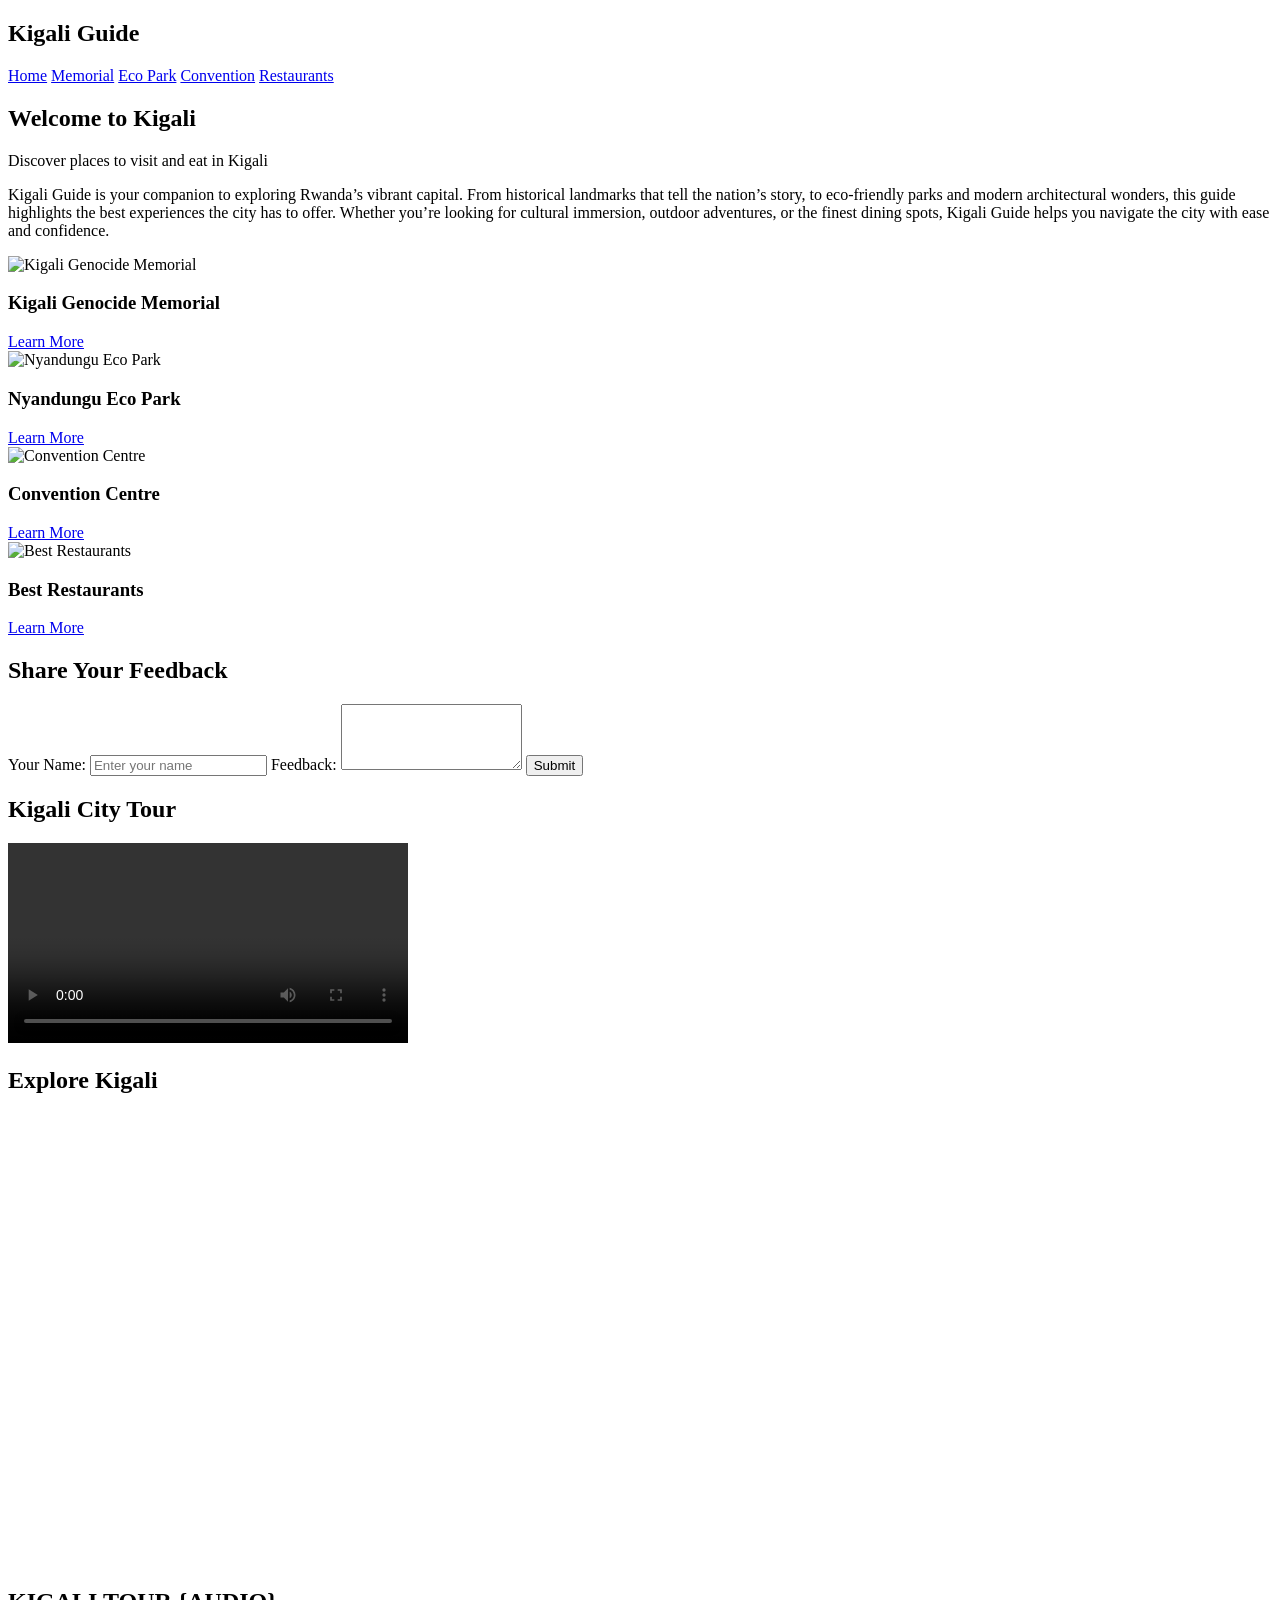
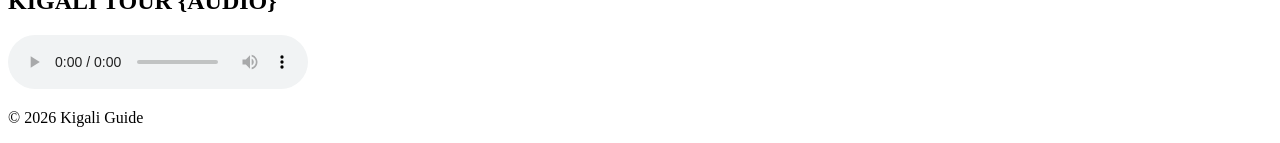
==== index.html @ 3f8eecee "Initial setup with Home page" ====
<!DOCTYPE html>
<html lang="en">
<head>
    <meta charset="UTF-8">
    <title>Kigali Guide</title>
    <link rel="stylesheet" href="index.css">
</head>
<body>

<nav>
    <h2>Kigali Guide</h2>
    <div>
        <a href="index.html">Home</a>
        <a href="memorial.html">Memorial</a>
        <a href="park.html">Eco Park</a>
        <a href="convention.html">Convention</a>
        <a href="restaurants.html">Restaurants</a>
    </div>
</nav>

<section class="hero">
    <h1>Welcome to Kigali</h1>
    <p>Discover places to visit and eat in Kigali</p>
</section>

<section class="intro">
    <p>
        Kigali Guide is your companion to exploring Rwanda’s vibrant capital. 
        From historical landmarks that tell the nation’s story, to eco‑friendly parks 
        and modern architectural wonders, this guide highlights the best experiences 
        the city has to offer. Whether you’re looking for cultural immersion, 
        outdoor adventures, or the finest dining spots, Kigali Guide helps you 
        navigate the city with ease and confidence.
    </p>
</section>

<section class="places">
    <div class="card">
        <img src="memorial.jpg" alt="Kigali Genocide Memorial">
        <h3>Kigali Genocide Memorial</h3>
        <a href="memorial.html">Learn More</a>
    </div>

    <div class="card">
        <img src="park.jpg" alt="Nyandungu Eco Park">
        <h3>Nyandungu Eco Park</h3>
        <a href="park.html">Learn More</a>
    </div>

    <div class="card">
        <img src="convention.jpg" alt="Convention Centre">
        <h3>Convention Centre</h3>
        <a href="convention.html">Learn More</a>
    </div>

    <div class="card">
        <img src="restaurent.jpg" alt="Best Restaurants">
        <h3>Best Restaurants</h3>
        <a href="restaurants.html">Learn More</a>
    </div>
</section>

<section class="video-form">
    <div class="form">
        <h2>Share Your Feedback</h2>
        <form>
          <label for="name">Your Name:</label>
          <input type="text" id="name" name="name" placeholder="Enter your name" required>

          <label for="feedback">Feedback:</label>
          <textarea id="feedback" name="feedback" rows="4" required></textarea>

          <button type="submit">Submit</button>
        </form>
    </div>

    <div class="video">
        <h2>Kigali City Tour</h2>
        <video controls width="400">
          <source src="video kigali.mp4" type="video/mp4">
          Your browser does not support the video tag.
        </video>
    </div>
</section>

<section class="map">
    <h2>Explore Kigali</h2>
    <iframe src="https://www.google.com/maps/embed?...your-map-link..."
            width="600" height="450" style="border:0;" allowfullscreen="" loading="lazy"></iframe>
</section>

<section class="audio">
    <h2>KIGALI TOUR {AUDIO}</h2>
    <audio controls>
      <source src="audio kigali.mp3" type="audio/mpeg">
      Your browser does not support the audio element.
    </audio>
</section>

<footer>
    <p>© 2026 Kigali Guide</p>
</footer>

</body>
</html>
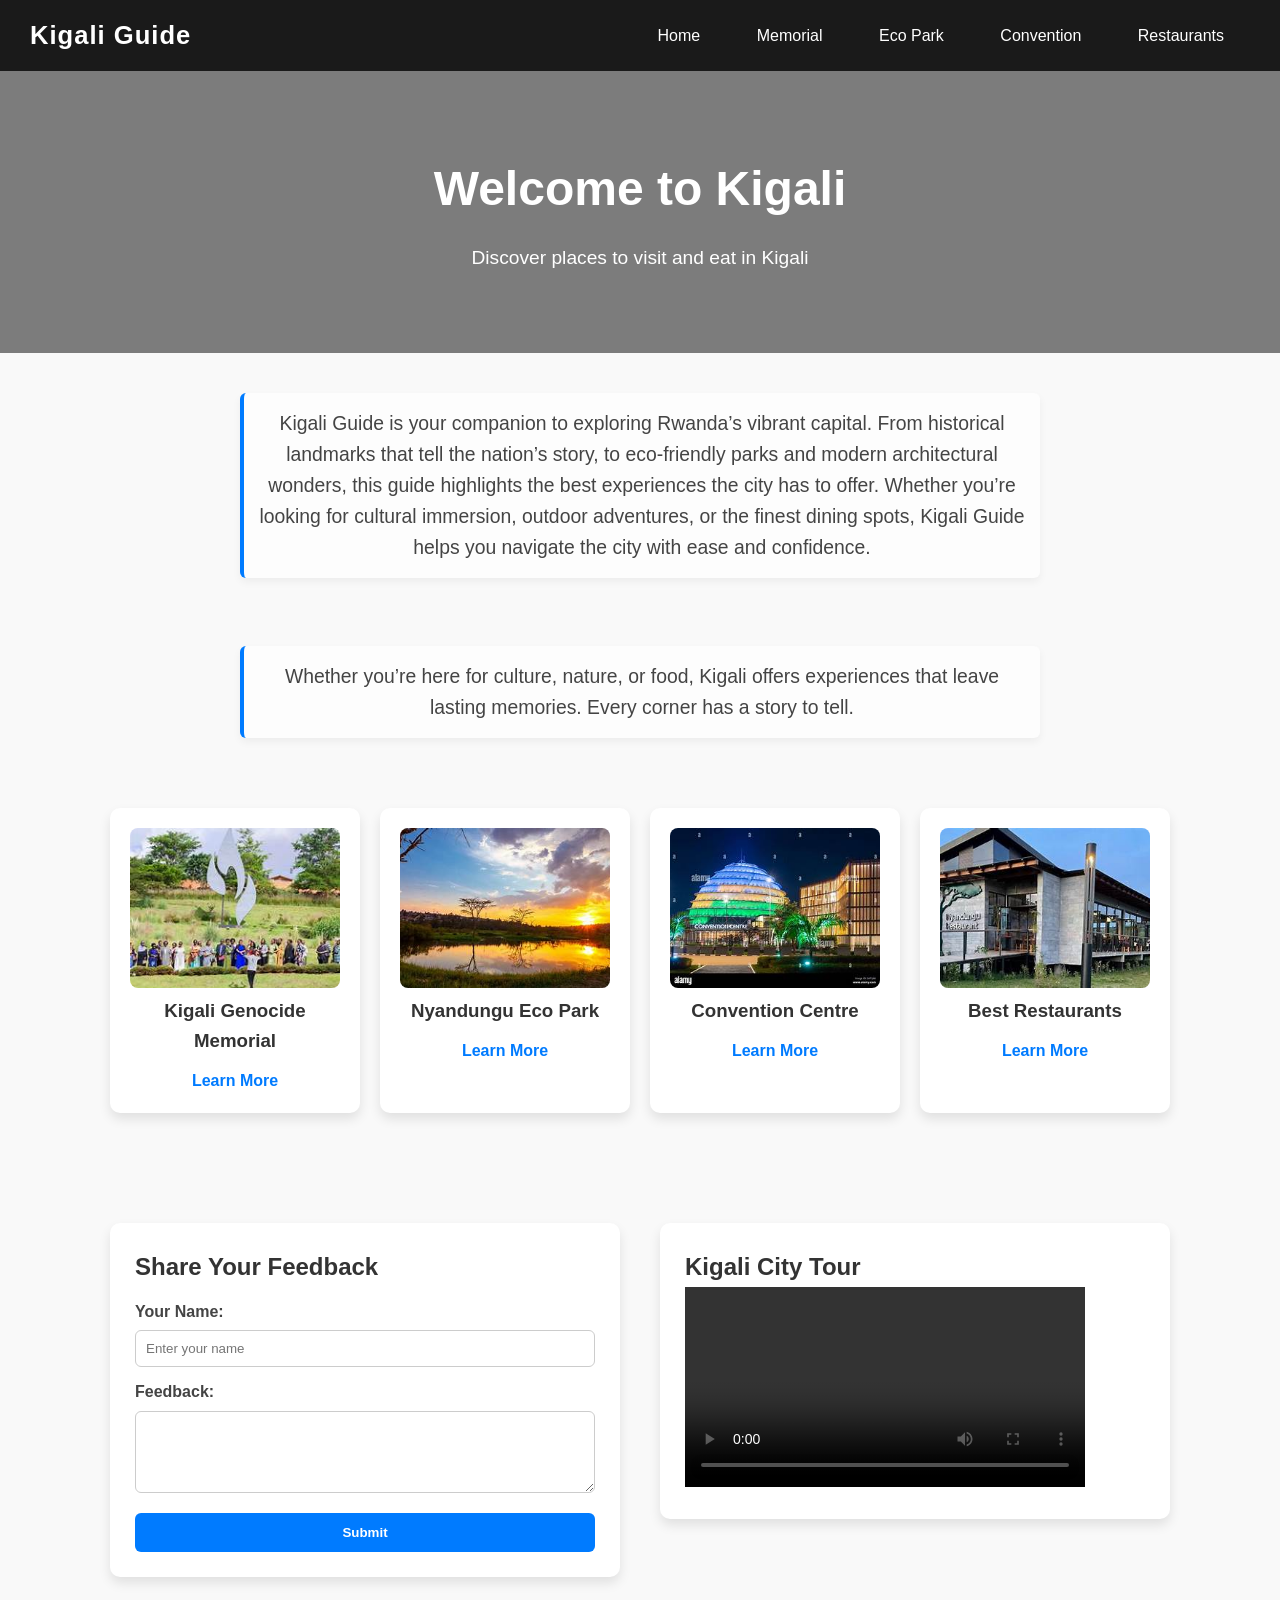
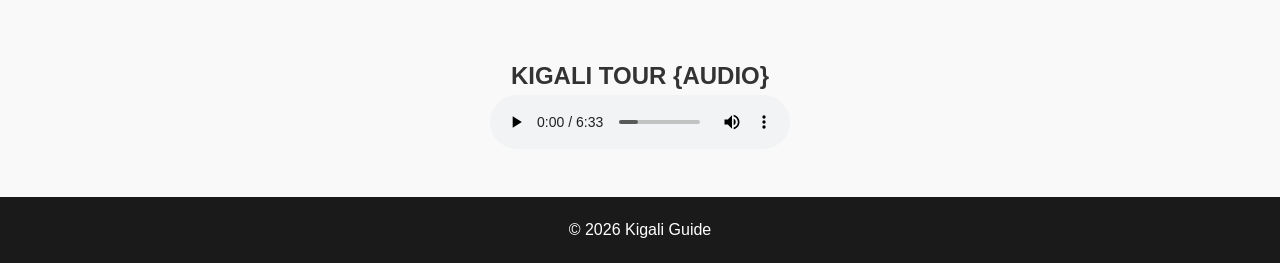
==== commit 9f0ecbea: "Added short intro paragraphs and styled them with modern CSS" ====
--- a/index.html
+++ b/index.html
@@ -31,7 +31,10 @@
         the city has to offer. Whether you’re looking for cultural immersion, 
         outdoor adventures, or the finest dining spots, Kigali Guide helps you 
         navigate the city with ease and confidence.
-    </p>
+    </p> <br>
+   <p>Whether you’re here for culture, nature, or food, Kigali offers experiences 
+  that leave lasting memories. Every corner has a story to tell.</p>
+
 </section>
 
 <section class="places">
@@ -83,11 +86,7 @@
     </div>
 </section>
 
-<section class="map">
-    <h2>Explore Kigali</h2>
-    <iframe src="https://www.google.com/maps/embed?...your-map-link..."
-            width="600" height="450" style="border:0;" allowfullscreen="" loading="lazy"></iframe>
-</section>
+
 
 <section class="audio">
     <h2>KIGALI TOUR {AUDIO}</h2>
--- a/index.css
+++ b/index.css
@@ -0,0 +1,204 @@
+
+* {
+  margin: 0;
+  padding: 0;
+  box-sizing: border-box;
+}
+
+body {
+  font-family: 'Segoe UI', Arial, sans-serif;
+  background-color: #f9f9f9;
+  color: #333;
+  line-height: 1.6;
+}
+
+nav {
+  display: flex;
+  justify-content: space-between;
+  align-items: center;
+  background: #1a1a1a;
+  color: #fff;
+  padding: 15px 30px;
+  position: sticky;
+  top: 0;
+  z-index: 1000;
+}
+
+nav h2 {
+  font-size: 1.6em;
+  letter-spacing: 1px;
+}
+
+nav div a {
+  color: #fff;
+  text-decoration: none;
+  margin: 0 12px;
+  padding: 8px 14px;
+  transition: all 0.3s ease;
+}
+
+nav div a:hover {
+  background: #007BFF;
+  border-radius: 4px;
+}
+
+.hero {
+  text-align: center;
+  padding: 80px 20px;
+  background: linear-gradient(rgba(0,0,0,0.5), rgba(0,0,0,0.5)),
+              url('kigali.jpg') no-repeat center center/cover;
+  color: #fff;
+}
+
+.hero h1 {
+  font-size: 3em;
+  margin-bottom: 15px;
+}
+
+.hero p {
+  font-size: 1.2em;
+}
+
+.intro {
+  max-width: 900px;
+  margin: 40px auto;
+  text-align: center;
+  font-size: 1.1em;
+  color: #555;
+  padding: 0 20px;
+}
+
+.places {
+  display: flex;
+  justify-content: center;
+  flex-wrap: wrap;
+  padding: 30px;
+  gap: 20px;
+}
+
+.card {
+  background: #fff;
+  border-radius: 10px;
+  width: 250px;
+  text-align: center;
+  padding: 20px;
+  box-shadow: 0 6px 12px rgba(0,0,0,0.1);
+  transition: transform 0.3s ease, box-shadow 0.3s ease;
+}
+
+.card img {
+  width: 100%;
+  height: 160px;
+  object-fit: cover;
+  border-radius: 8px;
+}
+
+.card:hover {
+  transform: translateY(-6px);
+  box-shadow: 0 10px 16px rgba(0,0,0,0.2);
+}
+
+.card a {
+  display: inline-block;
+  margin-top: 12px;
+  text-decoration: none;
+  color: #007BFF;
+  font-weight: bold;
+}
+
+.card a:hover {
+  text-decoration: underline;
+}
+
+.video-form {
+  display: flex;
+  justify-content: center;
+  align-items: flex-start;
+  gap: 40px;
+  margin: 60px auto;
+  max-width: 1100px;
+  padding: 20px;
+}
+
+.video-form .form, .video-form .video {
+  flex: 1;
+  background: #fff;
+  padding: 25px;
+  border-radius: 10px;
+  box-shadow: 0 6px 12px rgba(0,0,0,0.1);
+}
+
+form {
+  display: flex;
+  flex-direction: column;
+}
+
+form label {
+  margin-top: 12px;
+  font-weight: bold;
+  color: #444;
+}
+
+form input, form textarea {
+  width: 100%;
+  padding: 10px;
+  margin-top: 6px;
+  border: 1px solid #ccc;
+  border-radius: 6px;
+  transition: border 0.3s ease;
+}
+
+form input:focus, form textarea:focus {
+  border-color: #007BFF;
+  outline: none;
+}
+
+form button {
+  margin-top: 20px;
+  padding: 12px;
+  background: #007BFF;
+  color: #fff;
+  border: none;
+  border-radius: 6px;
+  cursor: pointer;
+  font-weight: bold;
+  transition: background 0.3s ease;
+}
+
+form button:hover {
+  background: #0056b3;
+}
+
+.map {
+  text-align: center;
+  margin: 60px auto;
+}
+
+.map iframe {
+  border-radius: 10px;
+  box-shadow: 0 6px 12px rgba(0,0,0,0.1);
+}
+
+.audio {
+  text-align: center;
+  margin: 40px auto;
+}
+
+footer {
+  text-align: center;
+  padding: 20px;
+  background: #1a1a1a;
+  color: #fff;
+  margin-top: 40px;
+}
+.intro p {
+  margin: 20px auto;
+  max-width: 800px;
+  font-size: 1.1em;
+  color: #444;
+  background: #fdfdfd;
+  padding: 15px;
+  border-left: 4px solid #007BFF;
+  border-radius: 6px;
+  box-shadow: 0 4px 8px rgba(0,0,0,0.05);
+}
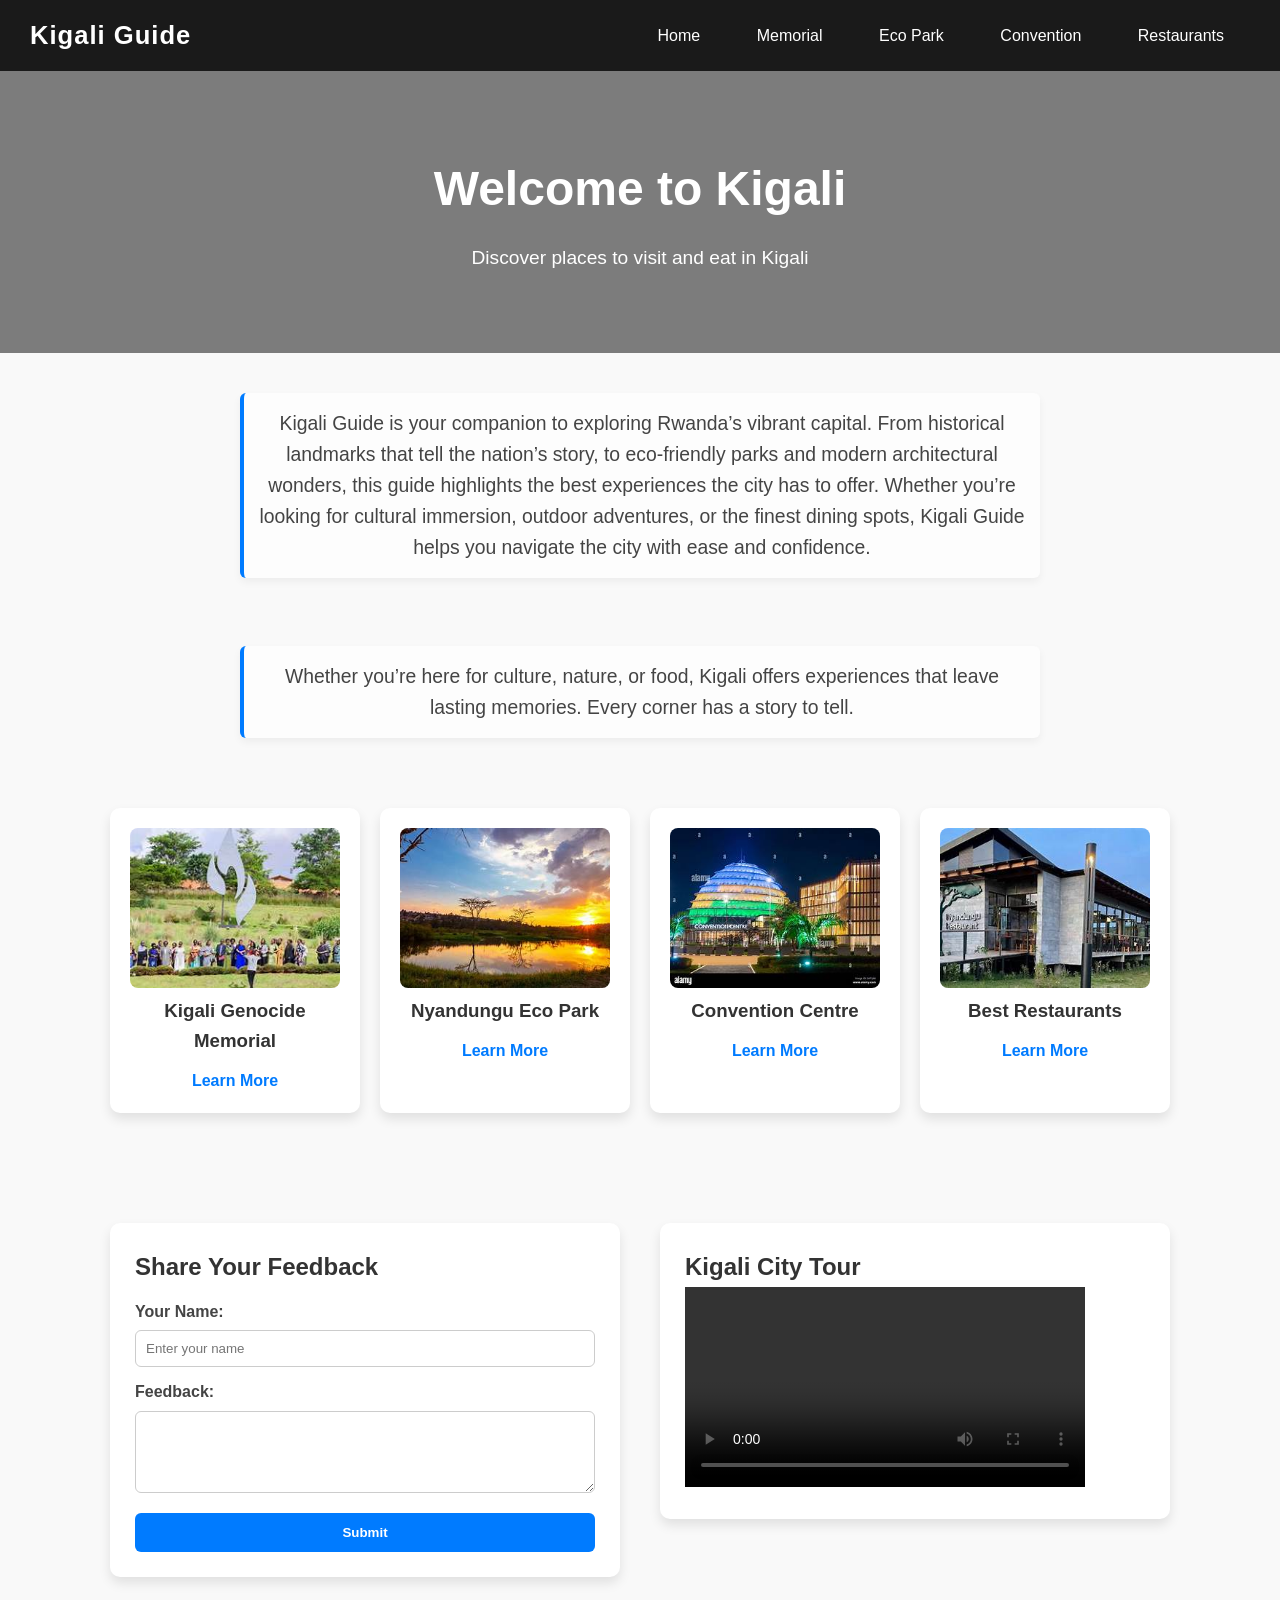
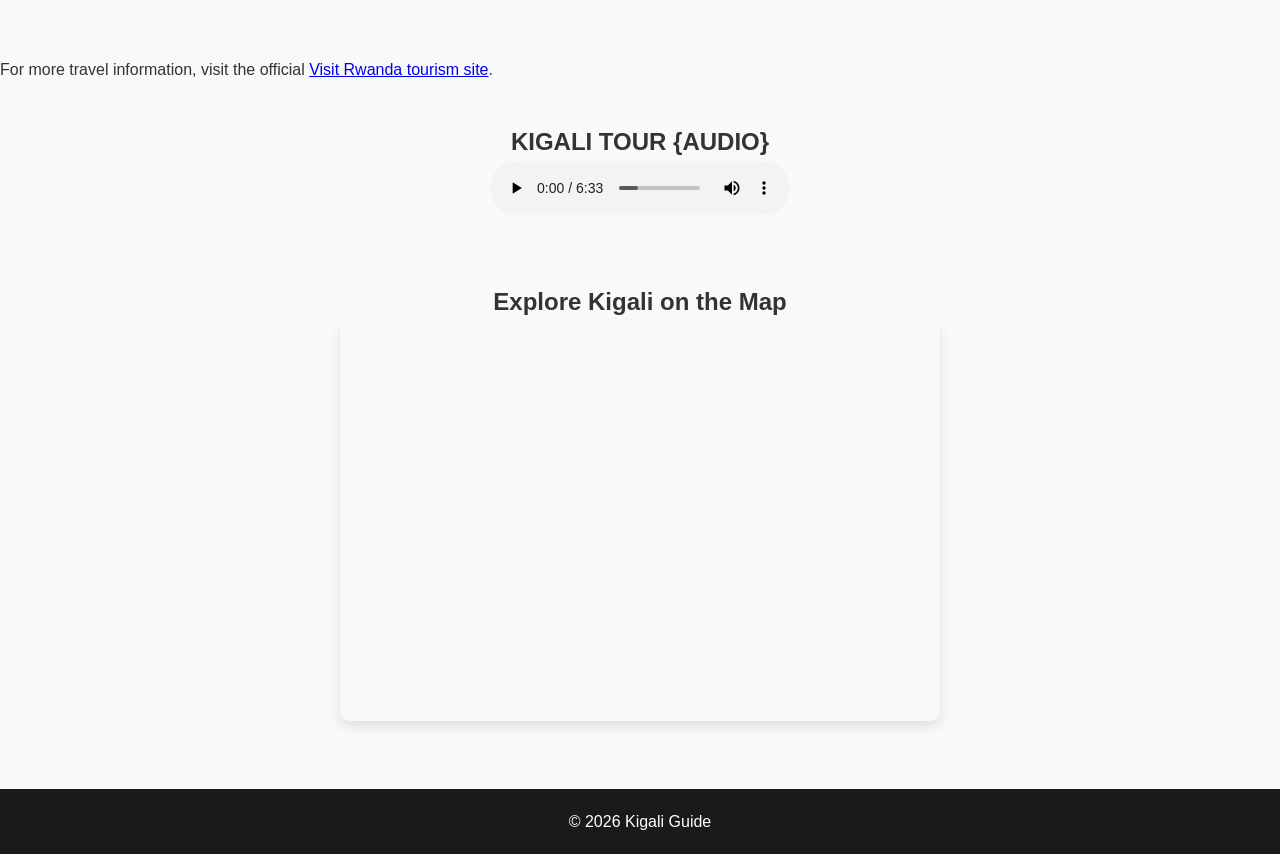
==== commit 521291d8: "Added Google Map embed to Home page" ====
--- a/index.html
+++ b/index.html
@@ -85,6 +85,11 @@
         </video>
     </div>
 </section>
+<p>
+  For more travel information, visit the official 
+  <a href="https://www.visitrwanda.com" target="_blank">Visit Rwanda tourism site</a>.
+</p>
+
 
 
 
@@ -95,6 +100,18 @@
       Your browser does not support the audio element.
     </audio>
 </section>
+<section class="map">
+  <h2>Explore Kigali on the Map</h2>
+  <iframe 
+    src="https://www.google.com/maps/embed?pb=!1m18!1m12!1m3!1d63825.123456789!2d30.0587!3d-1.9441!2m3!1f0!2f0!3f0!3m2!1i1024!2i768!4f13.1!3m3!1m2!1s0x19dca1f4c1234567%3A0xabcdef123456789!2sKigali%2C%20Rwanda!5e0!3m2!1sen!2srw!4v1712345678901"
+    width="600" 
+    height="400" 
+    style="border:0;" 
+    allowfullscreen="" 
+    loading="lazy" 
+    referrerpolicy="no-referrer-when-downgrade">
+  </iframe>
+</section>
 
 <footer>
     <p>© 2026 Kigali Guide</p>
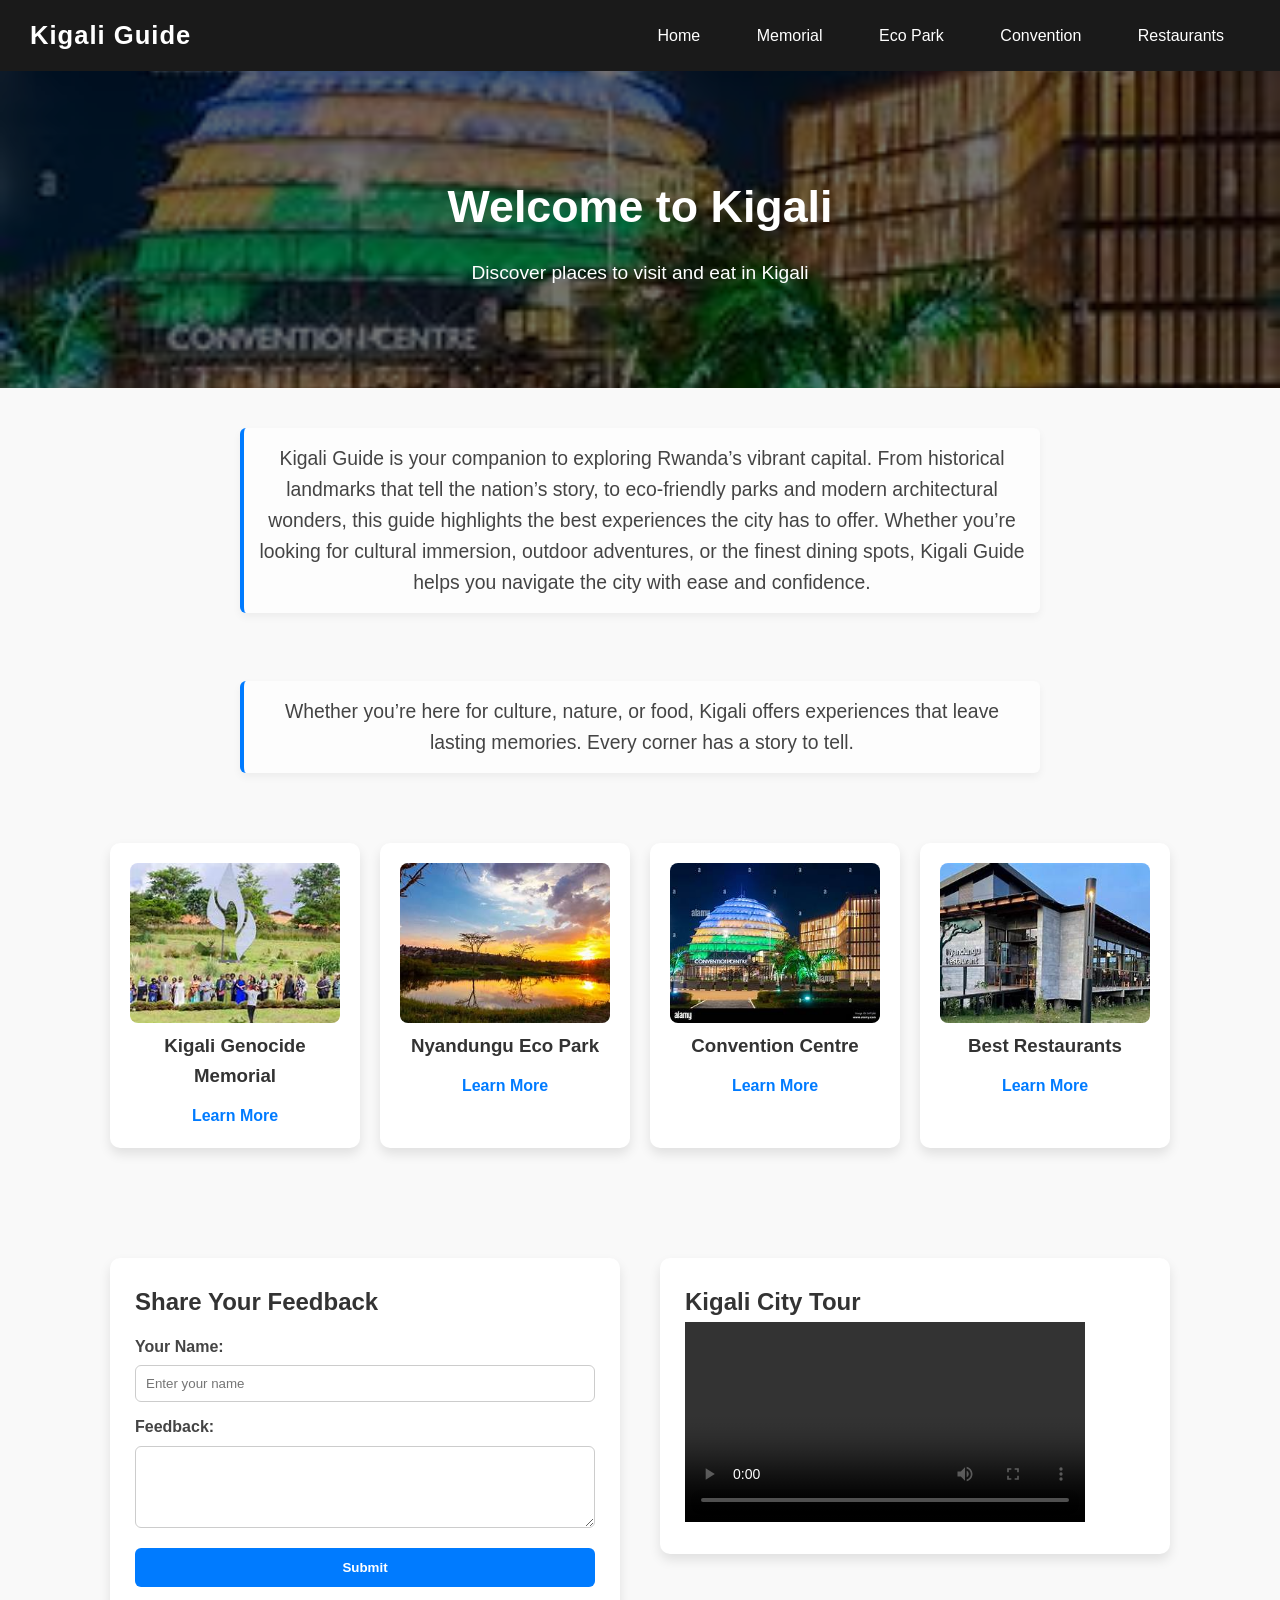
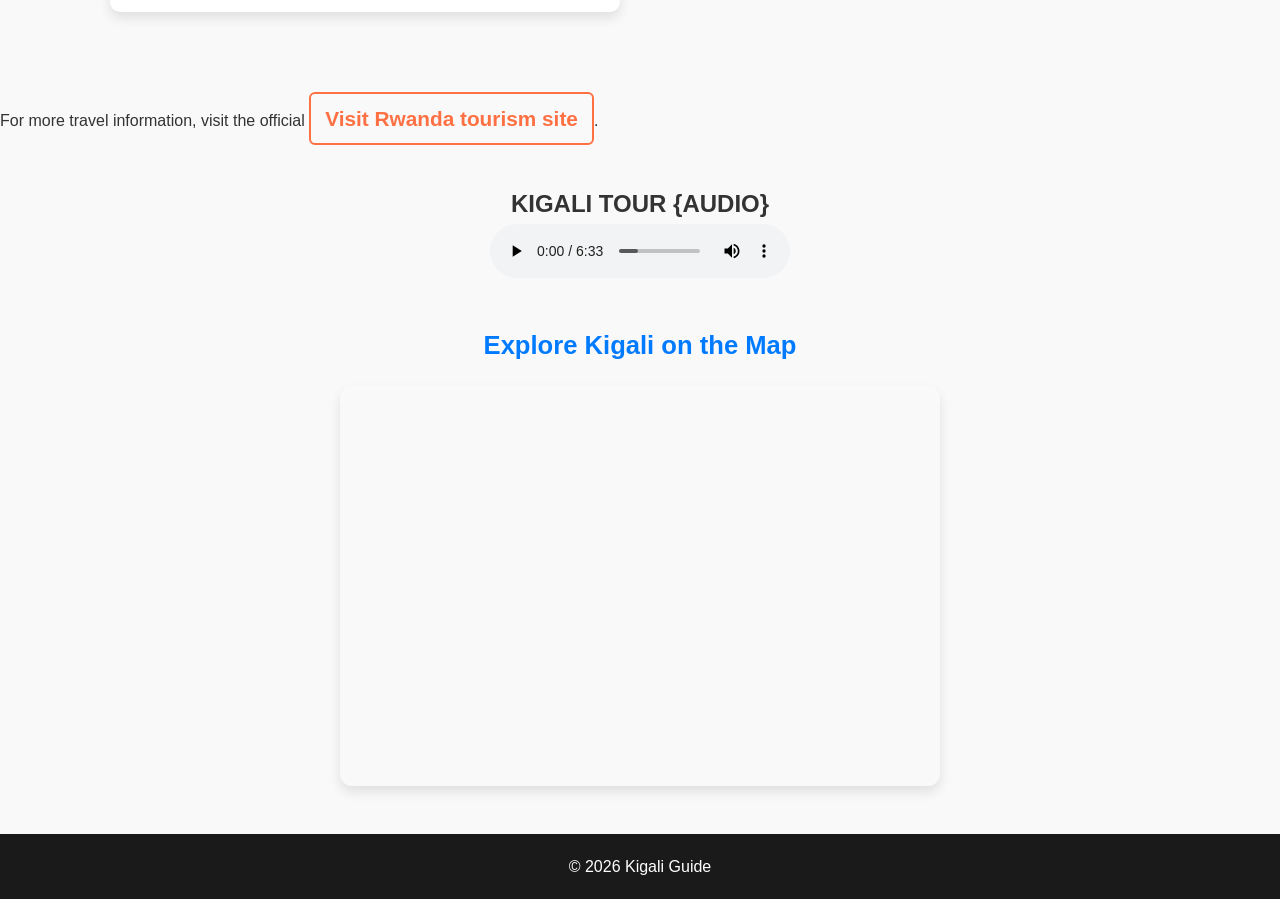
==== commit 57d79d4f: "Added Back to Home button on all pages for easy navigation" ====
--- a/index.html
+++ b/index.html
@@ -16,6 +16,7 @@
         <a href="convention.html">Convention</a>
         <a href="restaurants.html">Restaurants</a>
     </div>
+   
 </nav>
 
 <section class="hero">
@@ -118,4 +119,4 @@
 </footer>
 
 </body>
-</html>
+</html>
--- a/index.css
+++ b/index.css
@@ -201,4 +201,55 @@
   border-left: 4px solid #007BFF;
   border-radius: 6px;
   box-shadow: 0 4px 8px rgba(0,0,0,0.05);
+}
+.map {
+  text-align: center;
+  margin: 40px auto;
+}
+
+.map h2 {
+  margin-bottom: 20px;
+  font-size: 1.6em;
+  color: #007BFF;
+}
+
+.map iframe {
+  border-radius: 12px;
+  box-shadow: 0 6px 12px rgba(0,0,0,0.1);
+  max-width: 100%;
+}
+p a {
+  display: inline-block;
+  font-size: 1.3em;           
+  color: #FF7043;             
+  font-weight: 600;
+  text-decoration: none;
+  padding: 8px 14px;
+  border: 2px solid #FF7043;
+  border-radius: 6px;
+  transition: all 0.3s ease;
+}
+
+p a:hover {
+  background-color: #007BFF;  
+  color: #fff;                 
+  border-color: #007BFF;
+  text-decoration: none;
+}
+.hero {
+  text-align: center;
+  padding: 100px 20px;
+  background: linear-gradient(rgba(0,0,0,0.55), rgba(0,0,0,0.55)),
+              url('convention.jpg') no-repeat center center/cover;
+  color: #fff;
+}
+
+.hero h1 {
+  font-size: 2.8em;
+  margin-bottom: 15px;
+  font-weight: 700;
+}
+
+.hero p {
+  font-size: 1.2em;
 }
